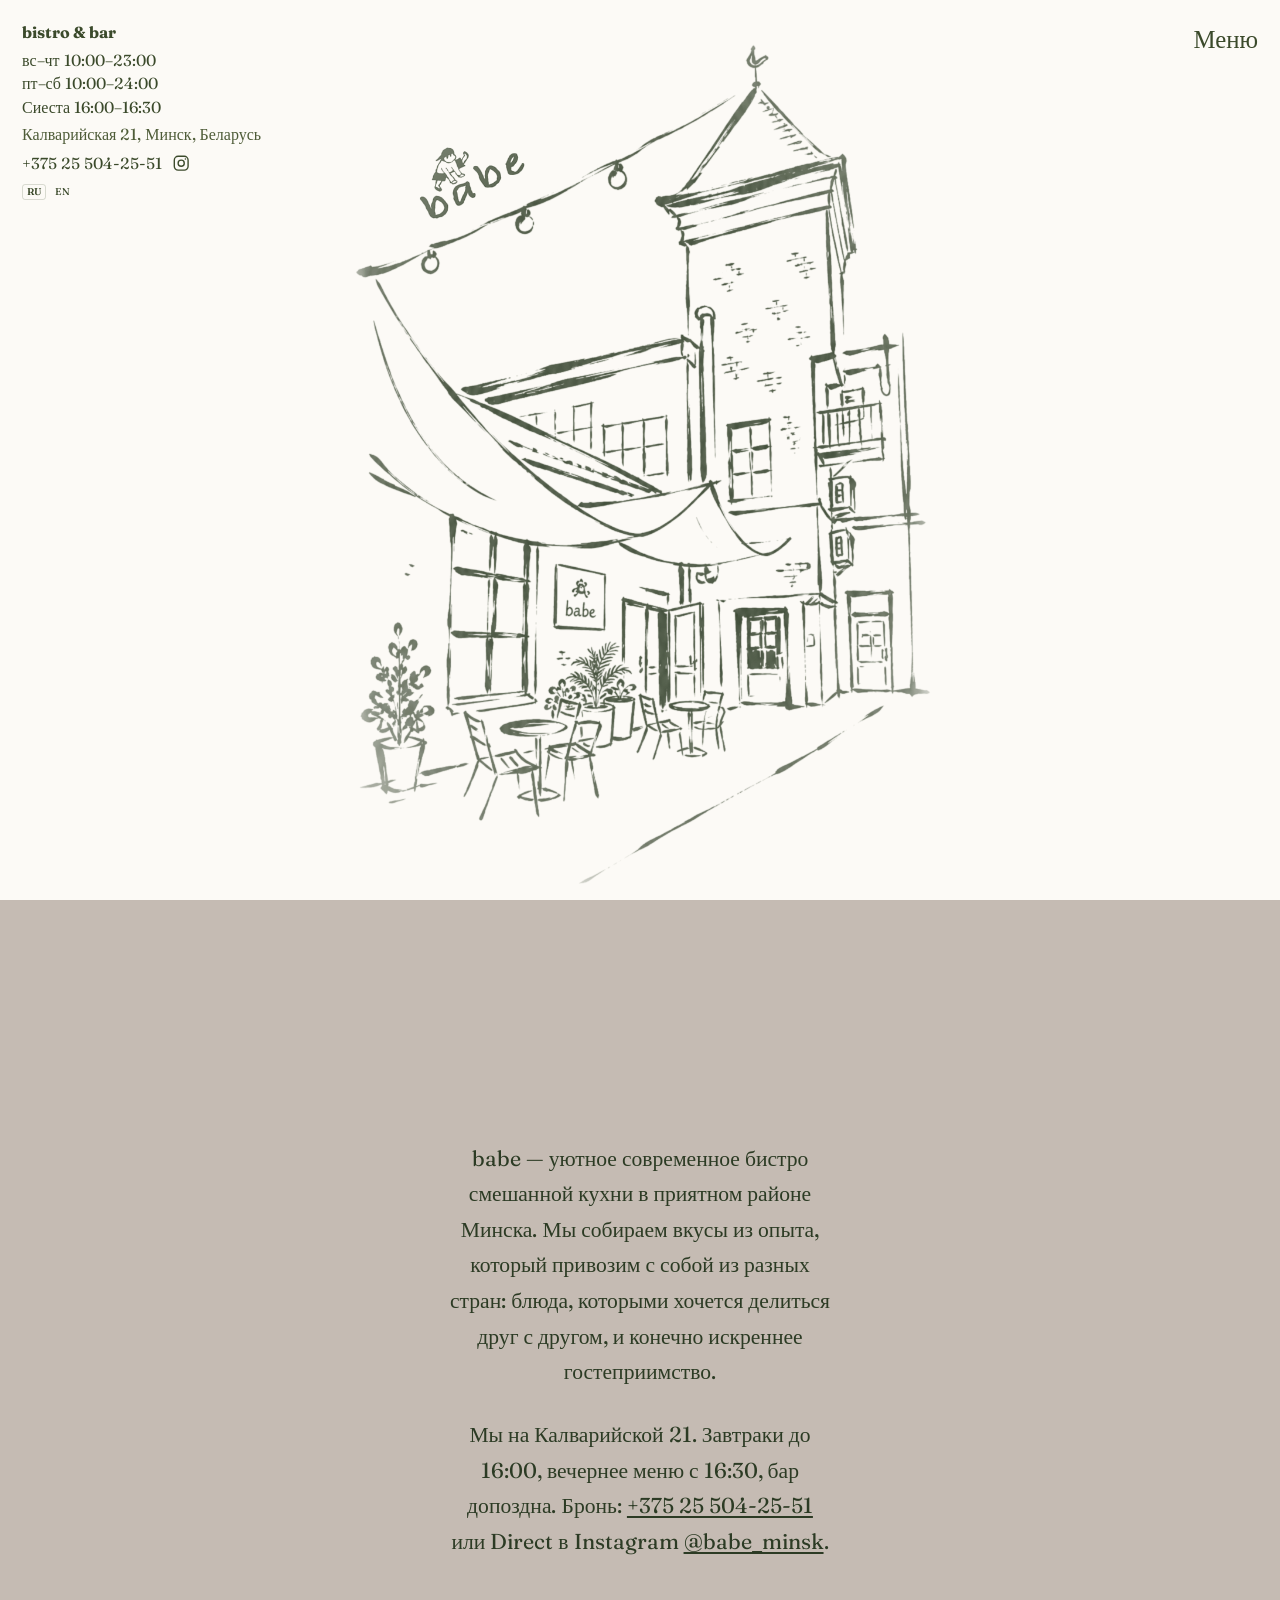
==== index.html @ e9b3b753 "Initial publish of babe static site. Co-authored-by: Cursor <cursoragent@cursor.com>" ====
<!DOCTYPE html>
<html lang="ru">
<head>
  <meta charset="UTF-8" />
  <meta name="viewport" content="width=device-width, initial-scale=1, viewport-fit=cover" />
  <meta name="theme-color" content="#FCFAF6" />
  <meta name="description" content="babe — bistro & bar, Калварийская 21, Минск." />
  <title>babe · bistro & bar</title>
  <link rel="preconnect" href="https://fonts.googleapis.com" />
  <link rel="preconnect" href="https://fonts.gstatic.com" crossorigin />
  <link href="https://fonts.googleapis.com/css2?family=Fraunces:ital,opsz,wght@0,9..144,400;0,9..144,500;0,9..144,600;0,9..144,700;1,9..144,400;1,9..144,700&display=swap" rel="stylesheet" />
  <link rel="stylesheet" href="css/styles.css" />
</head>
<body>
  <section class="hero" data-i18n-aria="hero.aria" aria-label="Главная">
    <button
      type="button"
      class="menu-toggle"
      id="menuBtn"
      aria-expanded="false"
      aria-controls="menuBox"
      data-i18n-aria="nav.open"
      aria-label="Открыть меню"
    >
      <svg class="icon-bars" viewBox="0 0 24 24" fill="none" stroke="currentColor" stroke-width="2" aria-hidden="true">
        <path d="M4 7h16M4 12h16M4 17h16" />
      </svg>
      <svg class="icon-close" viewBox="0 0 24 24" fill="none" stroke="currentColor" stroke-width="2" aria-hidden="true" hidden>
        <path d="M6 6l12 12M18 6L6 18" />
      </svg>
    </button>

    <div
      class="lang-switch lang-switch--mobile"
      role="group"
      data-i18n-aria="lang.label"
      aria-label="Язык"
    >
      <button type="button" data-lang="ru" aria-pressed="true">RU</button>
      <button type="button" data-lang="en" aria-pressed="false">EN</button>
    </div>

    <div class="drawer" id="menuBox" hidden>
      <nav data-i18n-aria="nav.mobile" aria-label="Мобильная навигация">
        <a href="menu.html" data-i18n="nav.menu">Меню</a>
        <a href="#about" data-i18n="nav.about">О нас</a>
        <div class="drawer__meta">
          <p class="drawer__tag">bistro &amp; bar</p>
          <p class="drawer__hours" data-i18n="hours.sunThu">вс–чт 10:00–23:00</p>
          <p class="drawer__hours" data-i18n="hours.friSat">пт–сб 10:00–24:00</p>
          <p class="drawer__hours" data-i18n="hours.siesta">Сиеста 16:00–16:30</p>
          <a
            class="drawer__address"
            href="https://maps.google.com/?q=Kalvariyskaya+21,+Minsk,+Belarus"
            target="_blank"
            rel="noopener"
            data-i18n="contact.address"
          >Калварийская 21, Минск, Беларусь</a>
          <div class="drawer__row">
            <button
              type="button"
              class="drawer__phone js-copy-phone"
              data-phone="+375255042551"
            >+375 25 504-25-51</button>
            <a
              class="drawer__ig"
              href="https://www.instagram.com/babe_minsk/"
              target="_blank"
              rel="noopener"
              aria-label="Instagram @babe_minsk"
            >
              <svg viewBox="0 0 24 24" fill="none" stroke="currentColor" stroke-width="1.8" aria-hidden="true">
                <rect x="3" y="3" width="18" height="18" rx="5" />
                <circle cx="12" cy="12" r="4" />
                <circle cx="17.5" cy="6.5" r="1" fill="currentColor" stroke="none" />
              </svg>
            </a>
          </div>
        </div>
      </nav>
    </div>

    <a class="frame-link frame-link--menu" href="menu.html" data-i18n="nav.menu">Меню</a>

    <div class="mobile-cta">
      <a href="menu.html" data-i18n="nav.menu">Меню</a>
    </div>

    <aside class="hero-meta" data-i18n-aria="hero.contacts" aria-label="Контакты">
      <p class="hero-meta__tag">bistro &amp; bar</p>
      <p class="hero-meta__line" data-i18n="hours.sunThu">вс–чт 10:00–23:00</p>
      <p class="hero-meta__line" data-i18n="hours.friSat">пт–сб 10:00–24:00</p>
      <p class="hero-meta__line" data-i18n="hours.siesta">Сиеста 16:00–16:30</p>
      <a
        class="hero-meta__address"
        href="https://maps.google.com/?q=Kalvariyskaya+21,+Minsk,+Belarus"
        target="_blank"
        rel="noopener"
        data-i18n="contact.address"
      >Калварийская 21, Минск, Беларусь</a>
      <div class="hero-meta__row">
        <button
          type="button"
          class="hero-meta__phone js-copy-phone"
          data-phone="+375255042551"
        >+375 25 504-25-51</button>
        <a
          class="hero-meta__ig"
          href="https://www.instagram.com/babe_minsk/"
          target="_blank"
          rel="noopener"
          aria-label="Instagram @babe_minsk"
        >
          <svg viewBox="0 0 24 24" fill="none" stroke="currentColor" stroke-width="1.8" aria-hidden="true">
            <rect x="3" y="3" width="18" height="18" rx="5" />
            <circle cx="12" cy="12" r="4" />
            <circle cx="17.5" cy="6.5" r="1" fill="currentColor" stroke="none" />
          </svg>
        </a>
      </div>
      <div
        class="lang-switch lang-switch--desktop"
        role="group"
        data-i18n-aria="lang.label"
        aria-label="Язык"
      >
        <button type="button" data-lang="ru" aria-pressed="true">RU</button>
        <button type="button" data-lang="en" aria-pressed="false">EN</button>
      </div>
    </aside>

    <div class="hero__stage">
      <div class="hero__art">
        <img
          class="sketch"
          src="assets/sketch-facade-page.png"
          alt="babe, Калварийская 21 — скетч двора и башни"
          width="1024"
          height="1536"
        />
      </div>
    </div>

    <div class="toast" id="toast" hidden role="status" aria-live="polite"></div>
  </section>

  <section class="about" id="about">
    <div class="about__inner">
      <p data-i18n="about.p1">
        babe — уютное современное бистро смешанной кухни в приятном районе Минска.
        Мы собираем вкусы из опыта, который привозим с собой из разных стран:
        блюда, которыми хочется делиться друг с другом, и конечно искреннее гостеприимство.
      </p>
      <p>
        <span data-i18n="about.p2.before">Мы на Калварийской 21. Завтраки до 16:00, вечернее меню с 16:30, бар допоздна. Бронь:</span>
        <a href="tel:+375255042551">+375&nbsp;25&nbsp;504‑25‑51</a>
        <span data-i18n="about.p2.mid">или Direct в Instagram</span>
        <a href="https://www.instagram.com/babe_minsk/" target="_blank" rel="noopener">@babe_minsk</a>.
      </p>
    </div>
  </section>

  <script src="js/i18n.js"></script>
  <script src="js/app.js"></script>
</body>
</html>
---- css/styles.css ----
:root {
  --paper: #fcfaf6;
  --paper-soft: #fcfaf6;
  --olive: #3b4a2b;
  --olive-deep: #2c3b24;
  --olive-ui: #4e5c38;
  --about-bg: #c5bbb3;
  --about-text: #2c3b24;
  --line: rgba(59, 74, 43, 0.18);
  --font-mono: "Fraunces", "Times New Roman", Georgia, serif;
  --font-display: "Fraunces", "Times New Roman", Georgia, serif;
  --font-body: "Fraunces", "Times New Roman", Georgia, serif;
  --safe-b: env(safe-area-inset-bottom, 0px);
}

*,
*::before,
*::after {
  box-sizing: border-box;
}

html {
  scroll-behavior: smooth;
}

body {
  margin: 0;
  min-height: 100dvh;
  font-family: var(--font-body);
  font-optical-sizing: auto;
  font-weight: 400;
  font-size: 16px;
  line-height: 1.45;
  color: var(--olive-deep);
  background: var(--paper);
  -webkit-font-smoothing: antialiased;
}

button,
input,
textarea,
select,
a {
  font-family: inherit;
}

a {
  color: inherit;
  text-decoration: none;
}

a:hover {
  opacity: 0.65;
}

img,
svg {
  display: block;
  max-width: 100%;
}

/* Author `svg { display:block }` otherwise overrides HTML [hidden] */
[hidden] {
  display: none !important;
}

.sr-only {
  position: absolute;
  width: 1px;
  height: 1px;
  padding: 0;
  margin: -1px;
  overflow: hidden;
  clip: rect(0, 0, 0, 0);
  border: 0;
}

/* ========== HOME HERO ========== */

.hero {
  position: relative;
  min-height: 100dvh;
  background: var(--paper);
  overflow: hidden;
}

.hero__stage {
  position: absolute;
  inset: 0;
  display: grid;
  place-items: center;
  padding: 0;
  pointer-events: none;
  overflow: hidden;
}

.hero__art {
  position: relative;
  /* same aspect as sketch → identical crop on phone and desktop */
  width: min(100vw, calc(100dvh * 1024 / 1536));
  height: min(100dvh, calc(100vw * 1536 / 1024));
  max-width: 100vw;
  max-height: 100dvh;
  pointer-events: none;
}

.logo {
  width: min(140px, 32vw);
  height: auto;
  flex: 0 0 auto;
  mix-blend-mode: multiply;
}

.sketch {
  position: absolute;
  inset: 0;
  width: 100%;
  height: 100%;
  max-width: none;
  object-fit: cover;
  object-position: center 42%;
  opacity: 0.92;
  mix-blend-mode: multiply;
  -webkit-mask-image: radial-gradient(
    ellipse 78% 72% at 50% 48%,
    #000 42%,
    rgba(0, 0, 0, 0.75) 68%,
    transparent 100%
  );
  mask-image: radial-gradient(
    ellipse 78% 72% at 50% 48%,
    #000 42%,
    rgba(0, 0, 0, 0.75) 68%,
    transparent 100%
  );
}

.frame-link {
  position: absolute;
  z-index: 5;
  font-size: clamp(1rem, 2.2vw, 1.55rem);
  font-weight: 400;
  color: var(--olive);
  white-space: nowrap;
}

.frame-link--menu { top: 22px; right: 22px; }

.hero-meta {
  position: absolute;
  z-index: 6;
  top: 22px;
  left: 22px;
  display: flex;
  flex-direction: column;
  align-items: flex-start;
  gap: 2px;
  max-width: min(42vw, 280px);
  color: var(--olive);
  font-size: clamp(0.82rem, 1.35vw, 1rem);
  line-height: 1.35;
  pointer-events: none;
}

.hero-meta > * {
  pointer-events: auto;
  margin: 0;
}

.hero-meta__tag {
  margin-bottom: 4px;
  font-weight: 700;
}

.hero-meta__line {
  font-weight: 400;
}

.hero-meta__address {
  margin-top: 4px;
  color: var(--olive-ui);
  text-decoration: none;
}

.hero-meta__address:hover {
  opacity: 0.65;
  text-decoration: underline;
  text-underline-offset: 2px;
}

.hero-meta__row {
  display: flex;
  align-items: center;
  gap: 10px;
  margin-top: 6px;
  line-height: 1;
}

.hero-meta__phone {
  margin: 0;
  padding: 0;
  border: 0;
  background: transparent;
  color: inherit;
  font: inherit;
  line-height: 1;
  cursor: pointer;
  text-align: left;
}

.hero-meta__phone:hover {
  opacity: 0.65;
}

.hero-meta__ig {
  display: inline-flex;
  align-items: center;
  justify-content: center;
  width: 1.15em;
  height: 1.15em;
  margin: 0;
  color: var(--olive);
  flex: 0 0 auto;
  line-height: 0;
}

.hero-meta__ig svg {
  display: block;
  width: 100%;
  height: 100%;
}

.lang-switch {
  display: flex;
  align-items: center;
  gap: 4px;
  margin-top: 10px;
}

.lang-switch button {
  margin: 0;
  padding: 1px 4px;
  border: 1px solid transparent;
  border-radius: 3px;
  background: transparent;
  color: var(--olive);
  font-family: var(--font-body) !important;
  font-optical-sizing: auto;
  font-size: 0.62rem;
  font-weight: 500;
  letter-spacing: 0.02em;
  cursor: pointer;
  line-height: 1.2;
}

.lang-switch button:hover {
  opacity: 0.7;
}

.lang-switch button.is-active {
  border-color: var(--line);
  font-weight: 600;
}

.lang-switch--mobile {
  display: none;
}

.lang-switch--page {
  margin-top: 0;
}

.page__top {
  display: flex;
  align-items: center;
  justify-content: space-between;
  gap: 12px;
  margin-bottom: 28px;
}

.page__top .back-pill {
  margin-bottom: 0;
}

.toast {
  position: fixed;
  z-index: 80;
  left: 50%;
  bottom: calc(28px + var(--safe-b));
  transform: translateX(-50%);
  padding: 10px 16px;
  background: var(--olive-deep);
  color: var(--paper);
  font-size: 0.9rem;
  border-radius: 4px;
  box-shadow: 0 8px 24px rgba(44, 59, 36, 0.18);
  pointer-events: none;
}

.toast[hidden] {
  display: none !important;
}

.mobile-cta {
  display: none;
}

.menu-toggle {
  display: none;
  position: absolute;
  top: 18px;
  right: 18px;
  z-index: 30;
  width: 44px;
  height: 44px;
  padding: 0;
  border: 0;
  border-radius: 0;
  background: transparent;
  color: var(--olive);
  cursor: pointer;
  -webkit-appearance: none;
  appearance: none;
  box-shadow: none;
}

.menu-toggle svg {
  width: 28px;
  height: 28px;
  margin: 0 auto;
}

.menu-toggle .icon-close {
  display: none;
}

.menu-toggle.is-open .icon-bars {
  display: none;
}

.menu-toggle.is-open .icon-close {
  display: block;
}

.drawer {
  display: none;
}

/* ========== ABOUT ========== */

.about {
  min-height: 100dvh;
  display: grid;
  place-items: center;
  padding: 48px 24px;
  background: var(--about-bg);
  color: var(--about-text);
  text-align: center;
}

.about__inner {
  max-width: 38ch;
}

.about p {
  max-width: none;
  margin: 0 0 1.25em;
  font-size: clamp(1.05rem, 2.5vw, 1.35rem);
  line-height: 1.65;
}

.about p:last-child {
  margin-bottom: 0;
}

.about a {
  color: var(--about-text);
  text-decoration: underline;
  text-underline-offset: 3px;
}

.about a:hover {
  opacity: 0.8;
}

/* ========== INNER PAGES ========== */

.page {
  min-height: 100dvh;
  background: var(--paper-soft);
  padding: 24px 20px 64px;
}

.page__inner {
  max-width: 560px;
  margin: 0 auto;
}

@media screen and (min-width: 1100px) {
  .menu-decor {
    width: min(42vw, 480px);
  }
}

.menu-panel[hidden] {
  display: none;
}

.menu-panel--decor {
  position: relative;
  display: block;
  max-width: 560px;
  margin: 0 auto;
}

.menu-panel--decor-right {
  /* same content column */
}

.menu-panel__content {
  min-width: 0;
  width: 100%;
  position: relative;
  z-index: 1;
}

.menu-decor {
  position: fixed;
  top: 0;
  bottom: 0;
  height: 100dvh;
  width: min(40vw, 440px);
  z-index: 0;
  pointer-events: none;
  overflow: hidden;
}

.menu-decor--left {
  left: 0;
  -webkit-mask-image: linear-gradient(
    to right,
    #000 0%,
    #000 42%,
    rgba(0, 0, 0, 0.55) 68%,
    transparent 100%
  );
  mask-image: linear-gradient(
    to right,
    #000 0%,
    #000 42%,
    rgba(0, 0, 0, 0.55) 68%,
    transparent 100%
  );
}

.menu-decor--right {
  right: 0;
  -webkit-mask-image: linear-gradient(
    to left,
    #000 0%,
    #000 42%,
    rgba(0, 0, 0, 0.55) 68%,
    transparent 100%
  );
  mask-image: linear-gradient(
    to left,
    #000 0%,
    #000 42%,
    rgba(0, 0, 0, 0.55) 68%,
    transparent 100%
  );
}

.menu-decor img {
  position: absolute;
  top: 0;
  height: 100dvh;
  width: auto;
  max-width: none;
  opacity: 0.88;
  mix-blend-mode: multiply;
}

.menu-decor--left img {
  left: 0;
}

.menu-decor--right img {
  right: 0;
}

.menu-grid {
  display: grid;
  grid-template-columns: 1fr;
  gap: 8px;
  max-width: 560px;
  margin: 0 auto;
  width: 100%;
}

.back-pill {
  display: inline-flex;
  align-items: center;
  gap: 6px;
  padding: 8px 14px;
  border-radius: 10px;
  background: var(--olive-ui);
  color: var(--paper);
  font-size: 0.95rem;
  margin-bottom: 28px;
}

.back-pill:hover {
  opacity: 1;
  filter: brightness(1.08);
}

.page-logo {
  display: block;
  width: fit-content;
  margin: 8px auto 28px;
  font-family: var(--font-display);
  font-size: clamp(2.4rem, 8vw, 3.6rem);
  font-weight: 700;
  color: var(--olive);
  letter-spacing: -0.04em;
  text-align: center;
}

.page-kicker {
  text-align: center;
  font-size: 1.05rem;
  color: var(--olive-deep);
  margin: 0 0 36px;
  letter-spacing: 0.04em;
  text-transform: uppercase;
}

/* Menu tabs */

.menu-tabs {
  display: flex;
  flex-wrap: wrap;
  gap: 8px;
  justify-content: center;
  margin-bottom: 36px;
}

.menu-tabs button {
  font-family: var(--font-body);
  font-size: 1rem;
  border: 1px solid var(--line);
  background: transparent;
  color: var(--olive);
  padding: 10px 16px;
  border-radius: 999px;
  cursor: pointer;
}

.menu-tabs button.is-active {
  background: var(--olive);
  color: var(--paper);
  border-color: var(--olive);
}

.menu-col--art {
  display: flex;
  flex-direction: column;
  gap: 28px;
}

.section-title {
  margin: 0 0 14px;
  font-family: var(--font-body);
  font-style: italic;
  font-weight: 600;
  font-optical-sizing: auto;
  font-size: 1.45rem;
  color: var(--olive-deep);
}

.unit-ml {
  font-size: 0.62em;
  font-style: normal;
  font-weight: 500;
  opacity: 0.72;
  letter-spacing: 0.01em;
  font-family: inherit;
}

.section-note {
  margin: -6px 0 12px;
  opacity: 0.75;
  font-size: 0.88rem;
  font-family: var(--font-body);
  font-style: normal;
}

.menu-section {
  margin-bottom: 8px;
}

.menu-list {
  list-style: none;
  margin: 0 0 28px;
  padding: 0;
}

.menu-row {
  display: grid;
  grid-template-columns: minmax(0, 1fr) auto;
  gap: 8px 16px;
  align-items: baseline;
  padding: 6px 0;
  font-family: var(--font-body);
}

.menu-row__name {
  min-width: 0;
  font-family: inherit;
}

.menu-row__desc {
  display: block;
  margin-top: 2px;
  opacity: 0.72;
  font-size: 0.92rem;
  font-family: inherit;
}

.menu-row__price {
  font-variant-numeric: tabular-nums;
  white-space: nowrap;
  font-family: inherit;
}

.art-slot {
  display: none;
}

/* Today blocks */

.today-stack {
  max-width: 640px;
  margin: 0 auto;
  text-align: center;
}

.today-block {
  margin-bottom: 42px;
}

.today-block h2 {
  margin: 0 0 12px;
  font-size: 1.15rem;
  font-weight: 700;
}

.today-block p {
  margin: 0 0 6px;
}

.today-block .muted {
  opacity: 0.7;
}

.page-foot {
  margin-top: 48px;
  text-align: center;
  font-size: 0.85rem;
  opacity: 0.55;
}

/* ========== MOBILE ========== */

@media screen and (max-width: 600px) {
  .frame-link {
    display: none;
  }

  .menu-toggle {
    display: grid;
    place-items: center;
  }

  .mobile-cta {
    display: flex;
    position: absolute;
    z-index: 5;
    left: auto;
    right: 0;
    bottom: calc(22px + var(--safe-b));
    justify-content: flex-end;
    padding: 0 28px;
    font-size: 1.4rem;
    color: var(--olive);
  }

  .lang-switch--mobile {
    display: flex;
    position: absolute;
    top: 18px;
    left: 18px;
    z-index: 6;
    margin-top: 0;
  }

  .lang-switch--desktop {
    display: none;
  }

  .hero-meta {
    display: none;
  }

  .hero__stage {
    padding: 0;
  }

  .hero__art {
    width: min(100vw, calc(100dvh * 1024 / 1536));
    height: min(100dvh, calc(100vw * 1536 / 1024));
  }

  .drawer {
    display: block;
    position: absolute;
    top: 58px;
    right: 14px;
    z-index: 25;
    min-width: 220px;
    max-width: min(86vw, 280px);
    padding: 18px 20px 16px;
    background: var(--paper);
    border: 1px solid var(--line);
    box-shadow: 0 10px 28px rgba(44, 59, 36, 0.08);
  }

  .drawer[hidden] {
    display: none;
  }

  .drawer nav {
    display: flex;
    flex-direction: column;
    gap: 14px;
    text-align: left;
  }

  .drawer a {
    font-size: 1.25rem;
    color: var(--olive);
  }

  .drawer__meta {
    display: flex;
    flex-direction: column;
    align-items: flex-start;
    gap: 2px;
    margin-top: 6px;
    padding-top: 14px;
    border-top: 1px solid var(--line);
  }

  .drawer__tag {
    margin: 0 0 4px;
    font-size: 1rem;
    font-weight: 700;
    color: var(--olive);
  }

  .drawer__hours {
    margin: 0;
    font-size: 0.92rem;
    color: var(--olive);
  }

  .drawer__address {
    margin-top: 6px !important;
    font-size: 0.88rem !important;
    color: var(--olive-ui) !important;
    text-decoration: none;
  }

  .drawer__address:hover {
    text-decoration: underline;
    text-underline-offset: 2px;
  }

  .drawer__row {
    display: flex;
    align-items: center;
    gap: 10px;
    margin-top: 8px;
    line-height: 1;
  }

  .drawer__phone {
    margin: 0;
    padding: 0;
    border: 0;
    background: transparent;
    color: var(--olive);
    font: inherit;
    font-size: 0.95rem;
    line-height: 1;
    cursor: pointer;
    text-align: left;
  }

  .drawer__ig {
    display: inline-flex !important;
    align-items: center;
    justify-content: center;
    width: 1.15em;
    height: 1.15em;
    margin: 0;
    flex: 0 0 auto;
    line-height: 0;
  }

  .drawer__ig svg {
    display: block;
    width: 100%;
    height: 100%;
  }

  .menu-grid {
    grid-template-columns: 1fr;
    gap: 8px;
    max-width: none;
  }

  .menu-panel--decor,
  .menu-panel--decor-right {
    max-width: 560px;
  }

  .menu-decor {
    display: none;
  }

  .art-slot {
    display: none;
  }
}

@media screen and (min-width: 601px) and (max-width: 900px) {
  .frame-link {
    font-size: 1.25rem;
  }

  .menu-decor {
    display: none;
  }
}

@media (prefers-reduced-motion: reduce) {
  html {
    scroll-behavior: auto;
  }
}

/* ===== Age gate ===== */

.age-gate {
  position: fixed;
  inset: 0;
  z-index: 100;
  display: grid;
  place-items: center;
  padding: 24px;
  background: rgba(44, 59, 36, 0.45);
  backdrop-filter: blur(4px);
}

.age-gate[hidden] {
  display: none;
}

.age-gate__card {
  width: min(360px, 100%);
  padding: 28px 24px 24px;
  background: var(--paper);
  border: 1px solid var(--line);
  border-radius: 18px;
  text-align: center;
  box-shadow: 0 18px 50px rgba(44, 59, 36, 0.18);
}

.age-gate__kicker {
  margin: 0 0 8px;
  font-size: 0.78rem;
  letter-spacing: 0.12em;
  text-transform: uppercase;
  color: var(--olive-ui);
}

.age-gate__title {
  margin: 0 0 10px;
  font-size: 1.45rem;
  font-weight: 700;
  color: var(--olive-deep);
}

.age-gate__text {
  margin: 0 0 22px;
  font-size: 0.95rem;
  line-height: 1.45;
  opacity: 0.8;
}

.age-gate__actions {
  display: grid;
  grid-template-columns: 1fr 1fr;
  gap: 10px;
}

.age-gate__btn {
  font-family: var(--font-body);
  font-size: 1rem;
  padding: 12px 10px;
  border-radius: 999px;
  border: 1px solid var(--line);
  background: transparent;
  color: var(--olive);
  cursor: pointer;
}

.age-gate__btn--yes {
  background: var(--olive);
  border-color: var(--olive);
  color: var(--paper);
}

.age-gate__btn:active {
  transform: scale(0.98);
}

.page-foot--soft {
  margin-top: 8px;
  margin-bottom: 0;
}
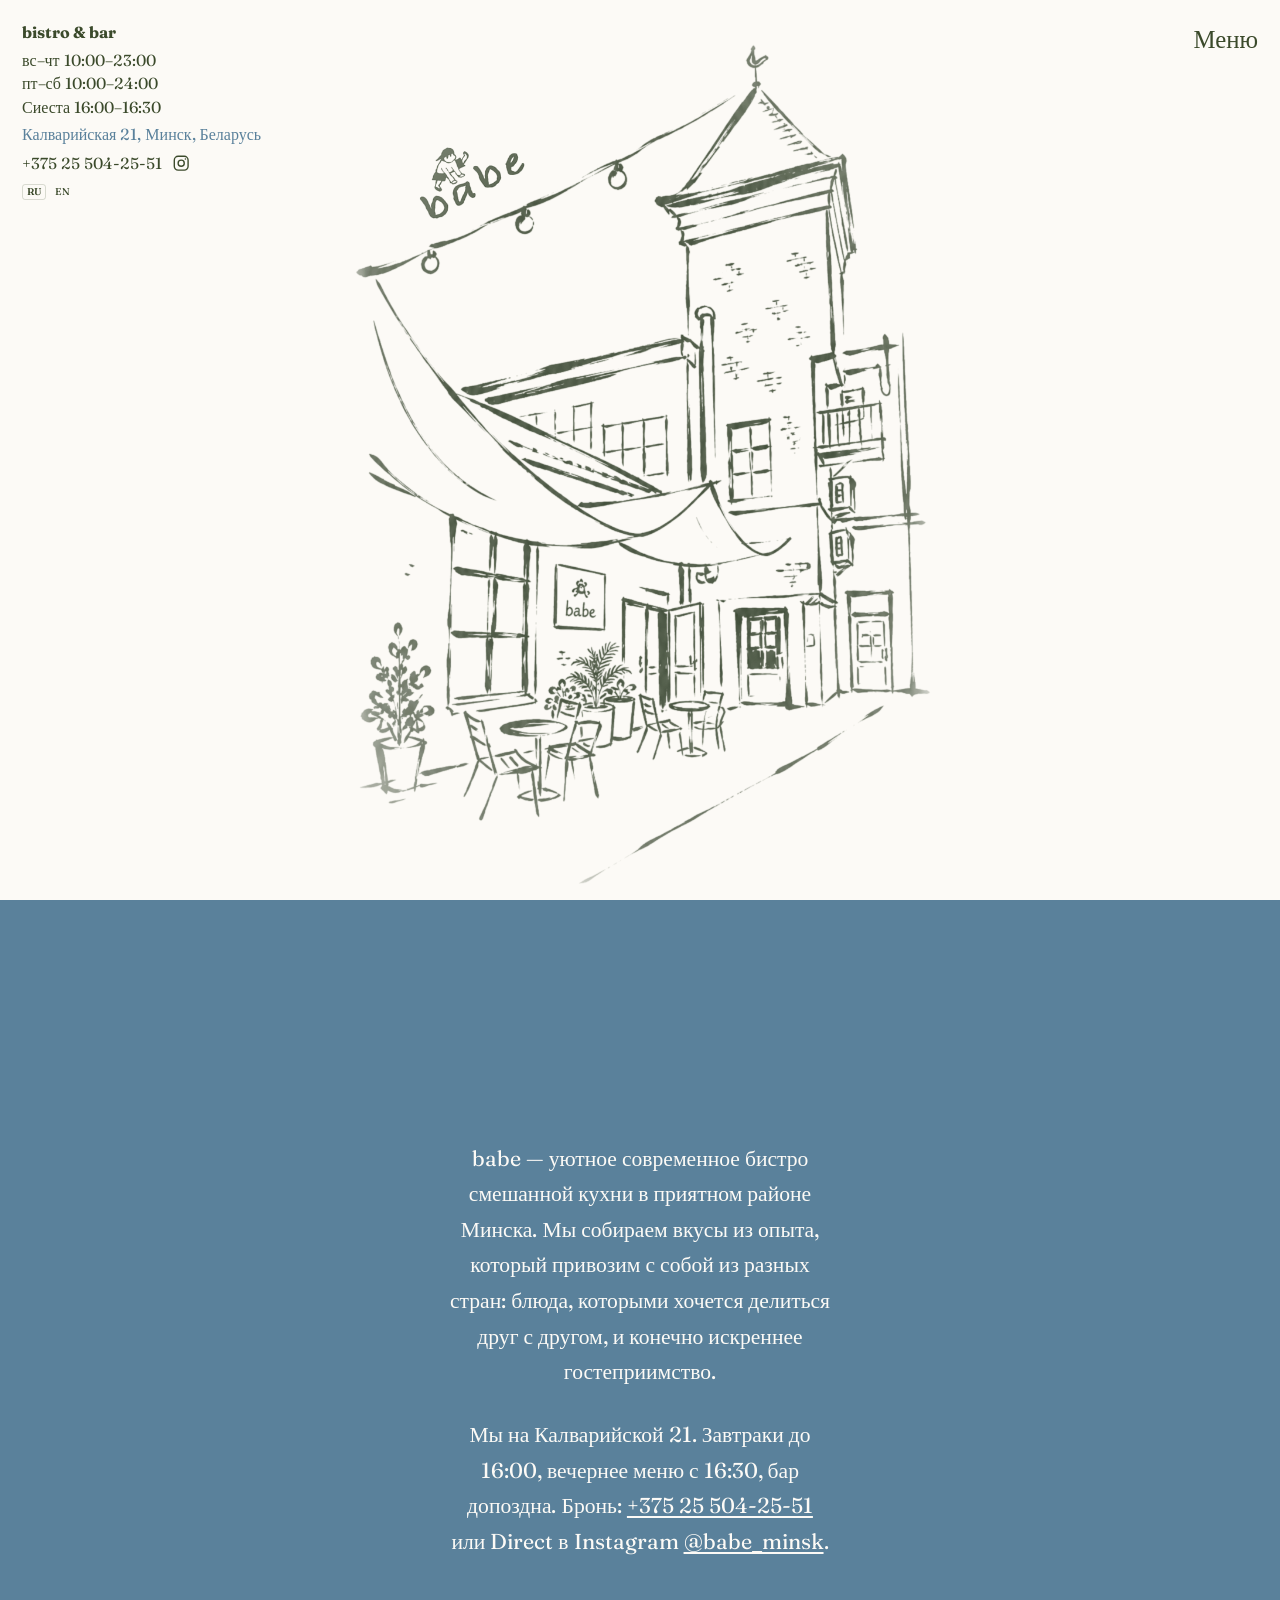
==== commit 2badf414: "Redirect github.io visits to babeminsk.site for clean address bar. Co-authored-by: Cursor <cursorage" ====
--- a/index.html
+++ b/index.html
@@ -2,6 +2,14 @@
 <html lang="ru">
 <head>
   <meta charset="UTF-8" />
+  <script>
+    (function () {
+      if (location.hostname !== "chepik-lab.github.io") return;
+      var path = location.pathname.replace(/^\/babe-site/, "") || "/";
+      if (path.charAt(0) !== "/") path = "/" + path;
+      location.replace("http://babeminsk.site" + path + location.search + location.hash);
+    })();
+  </script>
   <meta name="viewport" content="width=device-width, initial-scale=1, viewport-fit=cover" />
   <meta name="theme-color" content="#FCFAF6" />
   <meta name="description" content="babe — bistro & bar, Калварийская 21, Минск." />
--- a/css/styles.css
+++ b/css/styles.css
@@ -3,9 +3,10 @@
   --paper-soft: #fcfaf6;
   --olive: #3b4a2b;
   --olive-deep: #2c3b24;
-  --olive-ui: #4e5c38;
-  --about-bg: #c5bbb3;
-  --about-text: #2c3b24;
+  --olive-ui: #5a819b;
+  --accent: #5a819b;
+  --about-bg: #5a819b;
+  --about-text: #fcfaf6;
   --line: rgba(59, 74, 43, 0.18);
   --font-mono: "Fraunces", "Times New Roman", Georgia, serif;
   --font-display: "Fraunces", "Times New Roman", Georgia, serif;
@@ -558,9 +559,9 @@
 }
 
 .menu-tabs button.is-active {
-  background: var(--olive);
+  background: var(--accent);
   color: var(--paper);
-  border-color: var(--olive);
+  border-color: var(--accent);
 }
 
 .menu-col--art {
@@ -928,8 +929,8 @@
 }
 
 .age-gate__btn--yes {
-  background: var(--olive);
-  border-color: var(--olive);
+  background: var(--accent);
+  border-color: var(--accent);
   color: var(--paper);
 }
 
